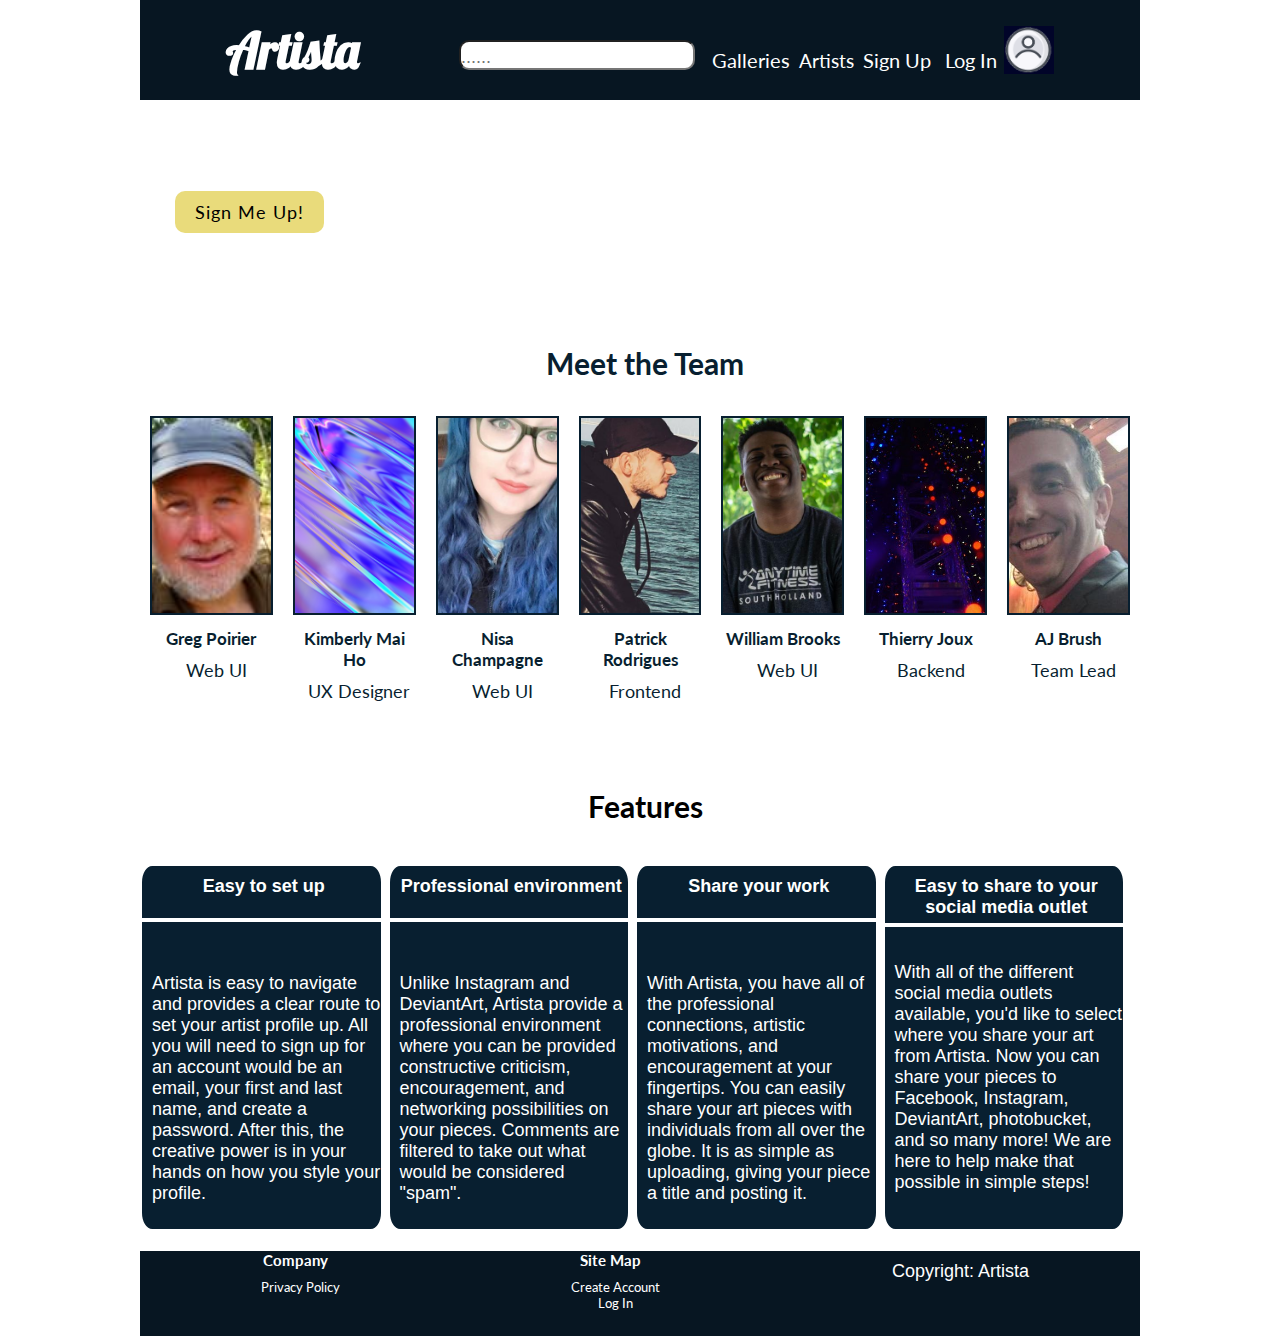
==== index.html @ aa6a6246 "touch ups" ====
<!DOCTYPE html>
<html lang="en">
  <head>
    <meta charset="UTF-8" />
    <meta
      name="viewport"
      content="width=device-width,initial-scale=1,maximum-scale=1,user-scalable=no"
    />
    <meta http-equiv="X-UA-Compatible" content="IE=edge,chrome=1" />
    <meta name="HandheldFriendly" content="true" />
    <script src="./js/tabs.js" async></script>
    <link rel="stylesheet" type="text/css" href="./css/index.css" />
    <link
      href="https://fonts.googleapis.com/css?family=Lato|Lobster&display=swap"
      rel="stylesheet"
    />
    <title>Artista</title>
  </head>
  <body>
    <!-- TOP NAV/BAR -->
    <div class="top-bar">
      <div class="container">
        <div class="container-left">
          <h1><a href="index.html">Artista</a></h1>
        </div>
        <div class="container-center">
          <input type="search" placeholder="......" />
        </div>
        <div class="container-right">
          <span><a href="galleries.html" class="gallery">Galleries</a></span
          ><span>Artists</span
          ><span
            ><a href="https://artista-fe.netlify.com/register" class="signup"
              >Sign Up</a
            ></span
          ><span
            ><a href="https://artista-fe.netlify.com/login" class="loginbtn"
              >Log In</a
            ></span
          >
          <img src="./imgs/iconuser.png" class="icon" />
        </div>
      </div>
    </div>
    <!-- TOP NAV/BAR -->

    <!-- BOTTOM BAR -->
    <div class="bottom-bar">
      <h2 class="abouth2">About</h2>
      <a href="./signup.html" class="signbtn">Sign Me Up!</a>
    </div>
    <!-- BOTTOM BAR -->

    <!-- TEAM ABOUT AND GITHUB LINKS -->
    <h2 class="meettheteam">Meet the Team</h2>
    <div class="teamimages">
      <div class="team">
        <a href="https://github.com/adkhiker" class="img3"
          ><img src="./imgs/greg.jpeg"
        /></a>
        <h4 class="name">Greg Poirier</h4>
        <p class="role">Web UI</p>
      </div>
      <div class="team">
        <a href="https://github.com/iammaiho" class="img3"
          ><img src="./imgs/color2.jpeg"
        /></a>
        <h4 class="name">Kimberly Mai Ho</h4>
        <p class="role">UX Designer</p>
      </div>
      <div class="team">
        <a href="https://github.com/nisaChampagne" class="img3"
          ><img src="./imgs/nisa.jpeg"
        /></a>
        <h4 class="name">Nisa Champagne</h4>
        <p class="role">Web UI</p>
      </div>
      <div class="team">
        <a href="https://github.com/rodpa715" class="img3"
          ><img src="./imgs/patrick.jpeg"
        /></a>
        <h4 class="name">Patrick Rodrigues</h4>
        <p class="role">Frontend</p>
      </div>
      <div class="team">
        <a href="https://github.com/RealWillBrooks" class="img3"
          ><img src="./imgs/william.jpeg"
        /></a>
        <h4 class="name">William Brooks</h4>
        <p class="role">Web UI</p>
      </div>
      <div class="team">
        <a href="https://github.com/exploratum" class="img3"
          ><img src="./imgs/color6.jpeg"
        /></a>
        <h4 class="name">Thierry Joux</h4>
        <p class="role">Backend</p>
      </div>
      <div class="team">
        <a href="https://github.com/ajb85" class="img3"
          ><img src="./imgs/aj.jpeg"
        /></a>
        <h4 class="name">AJ Brush</h4>
        <p class="role">Team Lead</p>
      </div>
    </div>
    <!-- TEAM ABOUT&GITHUB LINKS -->

    <!-- FEATURES -->
    <div class="featuresartista">
      <h2>Features</h2>
      <div class="textcontainer">
        <div class="text">
          <h3>Easy to set up</h3>
          <hr class="featureshr" />
          <p>
            Artista is easy to navigate and provides a clear route to set your
            artist profile up. All you will need to sign up for an account would
            be an email, your first and last name, and create a password. After
            this, the creative power is in your hands on how you style your
            profile.
          </p>
        </div>
        <div class="text">
          <h3>Professional environment</h3>
          <hr class="featureshr" />
          <p>
            Unlike Instagram and DeviantArt, Artista provide a professional
            environment where you can be provided constructive criticism,
            encouragement, and networking possibilities on your pieces. Comments
            are filtered to take out what would be considered "spam".
          </p>
        </div>
        <div class="text">
          <h3>Share your work</h3>
          <hr class="featureshr"/>
          <p>
            With Artista, you have all of the professional connections, artistic
            motivations, and encouragement at your fingertips. You can easily
            share your art pieces with individuals from all over the globe. It is as simple as uploading, giving your piece a title and posting it.
          </p>
        </div>
        <div class="text">
          <h3>Easy to share to your social media outlet</h3>
          <hr class="featureshr" />
          <p>
            With all of the different social media outlets available, you'd like
            to select where you share your art from Artista. Now you can share
            your pieces to Facebook, Instagram, DeviantArt, photobucket, and so
            many more! We are here to help make that possible in simple steps!
          </p>
          <br />
        </div>
      </div>
    </div>
    <!-- FEATURES -->

    <!-- FOOTER -->
    <footer>
      <div class='company'>
        <h4>Company</h4>
        <p class="foot">Privacy Policy</p>
      </div>
      <div class='sitemap'>
        <h4>Site Map</h4>
        <p class="foot">
          Create Account<br />
          Log In
        </p>
      </div>
      <p>Copyright: Artista</p>
    </footer>
    <!-- FOOTER -->
  </body>
</html>
---- css/index.css ----
.font-normal {
  font-size: 18px;
}
.width {
  width: 100%;
}
.marginsandpadding {
  margin: 0 auto;
  padding: 0 auto;
}
* {
  box-sizing: border-box;
  margin: 0 auto;
  padding: 0 auto;
}
@media (max-width: 326px) {
  * {
    box-sizing: border-box;
    margin: 0 auto;
    padding: 0 auto;
  }
}
html {
  margin: 0 auto;
  padding: 0 auto;
}
@media (max-width: 800px) {
  html {
    width: 100%;
    margin: 0 auto;
    padding: 0 auto;
  }
}
@media (max-width: 500px) {
  html {
    width: 100%;
    margin: 0 auto;
    padding: 0 auto;
  }
}
@media (max-width: 326px) {
  html {
    width: 100%;
    margin: 0 auto;
    padding: 0 auto;
  }
}
body {
  max-width: 1000px;
  margin: 0 auto;
  font-size: 62.5%;
}
@media (max-width: 800px) {
  body {
    width: 100%;
    margin: 0 auto;
    padding: 0 auto;
  }
}
@media (max-width: 500px) {
  body {
    width: 100%;
    margin: 0 auto;
    padding: 0 auto;
  }
}
@media (max-width: 326px) {
  body {
    width: 100%;
    margin: 0 auto;
    padding: 0 auto;
  }
}
.top-bar {
  display: flex;
  justify-content: center;
  margin: auto;
  align-items: center;
  height: 100px;
  flex-direction: column;
  padding: 20px 0;
  background-color: #071622;
}
@media (max-width: 500px) {
  .top-bar {
    width: 100%;
    height: 180px;
  }
}
@media (max-width: 800px) {
  .top-bar {
    width: 100%;
    flex-direction: row;
    height: 180px;
  }
}
@media (max-width: 326px) {
  .top-bar {
    width: 100%;
    height: 180px;
  }
}
.top-bar .container {
  display: flex;
  justify-content: none;
  align-items: center;
  flex-direction: row;
  justify-content: center;
  padding: 0 auto;
}
@media (max-width: 800px) {
  .top-bar .container {
    width: 100%;
    flex-direction: column;
    padding: 0 auto;
  }
}
@media (max-width: 500px) {
  .top-bar .container {
    width: 100%;
    flex-direction: column;
  }
}
@media (max-width: 326px) {
  .top-bar .container {
    width: 100%;
    flex-direction: column;
  }
}
@media (max-width: 800px) {
  .top-bar .container-left {
    margin: 0 20px 0 0;
  }
}
.top-bar .container-center {
  margin: 0 auto;
  padding: 20px 10px 10px 10px;
}
@media (max-width: 500px) {
  .top-bar .container-center .container-left .container-right {
    display: flex;
    flex-direction: row;
    width: 100%;
  }
}
@media (max-width: 326px) {
  .top-bar .container-center .container-left .container-right {
    display: flex;
    flex-direction: row;
    justify-content: center;
    width: 100%;
  }
}
.top-bar .container-right {
  display: flex;
  flex-direction: row;
  justify-content: center;
  align-items: flex-end;
  margin: 0 auto;
}
.gallery,
.img.icon,
.signup,
span {
  margin-left: 10px;
}
@media (max-width: 800px) {
  .gallery,
  .img.icon,
  .signup,
  input[type="search"],
  .loginbtn span {
    letter-spacing: 0.5px;
  }
}
@media (max-width: 500px) {
  .gallery,
  .img.icon,
  .signup,
  .loginbtn,
  span {
    border: 2px solid red;
  }
}
@media (max-width: 326px) {
  .gallery,
  .img.icon,
  .signup,
  span {
    letter-spacing: 0.5px;
  }
}
.gallery {
  color: white;
  font-size: 20px;
  margin: 5px;
  justify-content: space-between;
  font-style: normal;
  font-family: "Lato", sans-serif;
  cursor: pointer;
}
.loginbtn {
  color: white;
  font-size: 20px;
  margin: 5px;
  justify-content: space-between;
  font-style: normal;
  font-family: "Lato", sans-serif;
  cursor: pointer;
}
span {
  color: white;
  font-size: 19px;
  margin: 2px;
  justify-content: space-between;
  font-style: normal;
  font-family: "Lato", sans-serif;
  cursor: pointer;
}
@media (max-width: 500px) {
  span {
    width: 100%;
    text-align: center;
  }
}
@media (max-width: 326px) {
  span {
    width: 100%;
    text-align: center;
  }
}
.signup {
  color: white;
  font-size: 20px;
  margin: 5px;
  justify-content: none;
  font-style: normal;
  font-family: "Lato", sans-serif;
  cursor: pointer;
}
h1,
a {
  color: white;
  font-size: 50px;
  margin: 0 45px 0 0;
  font-family: Lobster, cursive;
  text-decoration: none;
}
@media (max-width: 800px) {
  h1,
  a {
    margin: 0 auto;
    font-size: 40px;
  }
}
@media (max-width: 500px) {
  h1,
  a {
    margin: 0 auto;
  }
}
input[type="search"] {
  border-radius: 10px;
  background-color: white;
  color: #405768;
  font-size: 18px;
  padding: 5px 0 0 0;
}
@media (max-width: 500px) {
  input[type="search"] {
    width: 100%;
    text-align: center;
  }
}
@media (max-width: 326px) {
  input[type="search"] {
    width: 100%;
    text-align: center;
  }
}
img.icon {
  width: 50px;
  cursor: pointer;
}
@media (max-width: 800px) {
  img.icon {
    width: 50px;
  }
}
@media (max-width: 500px) {
  img.icon {
    width: 10%;
  }
}
.bottom-bar {
  background-image: url("https://images.unsplash.com/photo-1490052961415-96ffc1244aa0?ixlib=rb-1.2.1&ixid=eyJhcHBfaWQiOjEyMDd9&auto=format&fit=crop&w=1047&q=80");
  flex-direction: column;
  height: 200px;
  color: white;
}
@media (max-width: 500px) {
  .bottom-bar {
    width: 100%;
    overflow: hidden;
  }
}
@media (max-width: 326px) {
  .bottom-bar {
    width: 100%;
    overflow: hidden;
  }
}
h2.abouth2,
h2.galleryh2 {
  font-size: 30px;
  font-family: "Lato", sans-serif;
  padding: 45px 20px 20px 30px;
}
@media (max-width: 800px) {
  h2.abouth2,
  h2.galleryh2 {
    font-size: 30px;
    text-align: left;
  }
}
@media (max-width: 500px) {
  h2.abouth2,
  h2.galleryh2 {
    font-size: 25px;
    text-align: left;
  }
}
h2 {
  font-size: 30px;
  font-family: "Lato", sans-serif;
  padding: 45px 20px 20px 30px;
}
@media (max-width: 800px) {
  h2 {
    font-size: 20px;
    text-align: center;
  }
}
@media (max-width: 500px) {
  h2 {
    font-size: 20px;
    text-align: center;
  }
}
a.signbtn {
  background-color: #e9db7b;
  border-radius: 10px;
  color: black;
  padding: 10px 20px 10px 20px;
  margin: 20px 20px 25px 35px;
  letter-spacing: 1px;
  opacity: 1;
  font-size: 18px;
  font-family: "Lato", sans-serif;
  cursor: pointer;
}
a.signbtn:hover {
  opacity: 0.5;
}
@media (max-width: 800px) {
  button.signbtn {
    margin: 15px 15px 20px 20px;
  }
}
@media (max-width: 500px) {
  button.signbtn {
    margin: 10px 10px 15px 15px;
  }
}
.tabs {
  border-bottom-color: gray;
  display: flex;
  justify-content: center;
  align-items: center;
  width: 100%;
  font-size: 18px;
}
@media (max-width: 800px) {
  .tabs {
    width: 100%;
    margin: 0 10px 10px 0;
    border-bottom-color: gray;
    display: flex;
    justify-content: center;
    align-items: center;
    font-size: 18px;
  }
}
@media (max-width: 500px) {
  .tabs {
    width: 100%;
  }
}
@media (max-width: 326px) {
  .tabs {
    width: 100%;
  }
}
.topics {
  display: flex;
  justify-content: none;
  align-content: center;
}
.tab {
  display: flex;
  justify-content: none;
  align-items: center;
  font-weight: bold;
  border: 1px solid black;
  border-color: #081f30;
  margin: 50px 0 30px 0;
  padding: 0 5px 0 5px;
  cursor: pointer;
  font-style: normal;
  font-size: 17px;
  letter-spacing: 1px;
  font-family: "Lato", sans-serif;
}
@media (max-width: 800px) {
  .tab {
    width: 100%;
    font-size: 14px;
  }
}
@media (max-width: 500px) {
  .tab {
    width: 100%;
    font-size: 15px;
    letter-spacing: 0;
    padding: 0 auto;
  }
}
@media (max-width: 326px) {
  .tab {
    width: 100%;
    font-size: 11px;
    letter-spacing: 0;
  }
}
.active-tab {
  background-color: #59a3c0;
  color: white;
  text-decoration: underline;
  text-decoration-color: yellow;
}
.cards-container {
  display: flex;
  justify-content: space-between;
  width: 100%;
  margin-top: 16px;
  flex-wrap: wrap;
}
@media (max-width: 500px) {
  .cards-container {
    width: 100%;
  }
}
@media (max-width: 326px) {
  .cards-container {
    width: 100%;
  }
}
.card {
  border-bottom-color: gray;
  display: flex;
  justify-content: space-between;
  flex-direction: row;
  width: 235px;
  margin-bottom: 16px;
  padding: 24px;
  font-family: "Lato", sans-serif;
}
.headline {
  font-size: 18px;
  text-align: left;
  margin: 0 0 0 0;
}
.img2 {
  width: 110%;
  border-radius: 5px;
}
@media (max-width: 326px) {
  .img2 {
    width: 100%;
    padding: 0 auto;
    margin: 20px 0;
  }
}
@media (max-width: 500px) {
  .img2 {
    width: 100%;
    padding: 0 auto;
    margin: 20px 0;
  }
}
@media (max-width: 800px) {
  .img2 {
    width: 100%;
    padding: 0 auto;
    margin: 20px 0;
  }
}
.author {
  display: flex;
  flex-direction: column;
  margin-top: 15px;
}
.seemorebtn {
  font-weight: bold;
  cursor: pointer;
  background-color: white;
  border: 2px solid #081f30;
  border-radius: 5px;
  font-size: 13px;
  margin: 0 10px 0 0;
  padding: 0 5px 0 5px;
  text-align: center;
  width: 50%;
}
footer {
  background-color: #071622;
  color: white;
  display: flex;
  flex-direction: row;
  justify-content: space-around;
  flex-wrap: wrap;
  width: 100%;
}
@media (max-width: 500px) {
  footer {
    width: 100%;
  }
}
h4,
p.foot {
  cursor: pointer;
  font-style: normal;
  text-align: center;
}
h4 {
  width: 100%;
  font-family: "Lato", sans-serif;
  text-decoration-color: yellow;
  font-size: 15px;
}
p.foot {
  width: 100%;
  flex-direction: row;
  font-family: "Lato", sans-serif;
  font-size: 13px;
}
p.copyright {
  align-self: flex-end;
  font-size: 14px;
}
.teamimages {
  width: 100%;
  height: 0 auto;
  margin-top: 10px;
  display: flex;
  flex-direction: row;
}
.teamimages a.img3 img {
  width: 100%;
  height: 60%;
  opacity: 1;
  object-fit: cover;
  border: 2px solid #081f30;
  margin: 5px 0 0 0;
  padding: 0 auto;
  image-resolution: 100%;
}
.teamimages a.img3 img:hover {
  opacity: 0.5;
}
@media (max-width: 800px) {
  .teamimages a.img3 img {
    width: 60%;
    margin-left: auto;
    margin-right: auto;
    display: block;
    height: 100%;
  }
}
@media (max-width: 500px) {
  a.img3 img {
    border: 2px solid #081f30;
    width: 100%;
    height: 250px;
  }
}
@media (max-width: 326px) {
  a.img3 img {
    border: 2px solid #081f30;
    width: 100%;
    height: 250px;
  }
}
h4.name {
  text-decoration: none;
  font-family: "Lato", sans-serif;
  color: #081f30;
  font-size: 17px;
}
p.role {
  text-align: center;
  font-family: "Lato", sans-serif;
  color: #081f30;
  font-size: 18px;
}
.meettheteam {
  text-align: center;
  color: #081f30;
}
.team {
  width: 100%;
  justify-content: none;
  align-items: center;
  margin: 0 10px 0 10px;
}
@media (max-width: 500px) {
  .team {
    width: 100%;
    padding: 0 10px 0 10px;
  }
}
@media (max-width: 326px) {
  .team {
    width: 100%;
    padding: 0 10px 0 10px;
  }
}
@media (max-width: 800px) {
  .teamimages {
    width: 90%;
    flex-direction: column;
  }
}
@media (max-width: 500px) {
  .teamimages {
    width: 90%;
    flex-direction: column;
  }
}
@media (max-width: 326px) {
  .teamimages {
    width: 90%;
    flex-direction: column;
  }
}
.featuresartista {
  display: flex;
  flex-direction: column;
}
.textcontainer {
  display: flex;
  flex-direction: row;
  justify-content: center;
  width: 100%;
  padding: 0 10px 20px 0;
}
@media (max-width: 326px) {
  .textcontainer {
    flex-direction: column;
  }
}
@media (max-width: 500px) {
  .textcontainer {
    flex-direction: column;
  }
}
@media (max-width: 800px) {
  .textcontainer {
    flex-direction: column;
    width: 85%;
  }
}
.text {
  border: 2px solid white;
  border-radius: 5%;
  background: #081f30;
  display: flex;
  flex-direction: column;
  justify-content: space-between;
  margin: 20px 5px 0 0;
  width: 100%;
}
@media (max-width: 580px) {
  .text {
    width: 100%;
    padding: 10px 10px 10px 10px;
    margin: 20px 10px 10px 0;
  }
}
@media (max-width: 500px) {
  .text {
    width: 100%;
    object-fit: contain;
    padding: 10px 10px 10px 10px;
    margin: 20px 10px 10px 0;
  }
}
@media (max-width: 326px) {
  .text {
    width: 100%;
    object-fit: contain;
    padding: 10px 10px 10px 10px;
    margin: 20px 10px 10px 0;
  }
}
h3,
p {
  font-family: "Latos", sans-serif;
}
h3 {
  margin: 10px 5px 5px 10px;
  color: white;
  font-size: 18px;
  text-decoration: none;
  text-align: center;
}
p {
  text-align: top;
  font-size: 18px;
  padding: 10px 0 25px 10px;
  color: white;
}
hr {
  width: 100%;
  color: white;
}
input[type="text"],
input[type="password"] {
  width: 100%;
  padding: 10px;
  margin: 5px 0 15px 0;
  display: inline-block;
  border-radius: 5px;
  border: 2px solid #081f30;
  background: white;
  font-size: 18px;
  color: black;
}
input[type="text"]:focus,
input[type="password"]:focus {
  background: linear-gradient(to right bottom, white, #59a3c0, #405768);
  font-family: "Latos", sans-serif;
  font-size: 18px;
  color: linear-gradient(to right bottom, #405768, #59a3c0, white);
  outline: none;
}
hr.featureshr {
  border: 2px solid white;
  margin-bottom: 25px;
}
.cancelbtn .signupbtn {
  background-color: #4caf50;
  color: white;
  padding: 14px 20px;
  margin: 8px 0;
  border: none;
  cursor: pointer;
  width: 50%;
  opacity: 1;
}
button:hover {
  opacity: 0.5;
}
.cancelbtn {
  padding: 14px 20px;
  background-color: #be5e57;
  border: 2px solid #081f30;
  width: 50%;
}
.cancelbtn,
.signupbtn {
  float: left;
  display: flex;
  flex-direction: row;
  justify-content: center;
  margin: 0 0 10px 0;
}
.signupbtn {
  background-color: #59a3c0;
  border: 2px solid #081f30;
  padding: 14px 20px;
  width: 50%;
}
.container2 {
  padding: 16px;
  width: 80%;
}
@media (max-width: 500px) {
  width: 100%;
}
.clearfix::after {
  content: "";
  clear: both;
  display: table;
}
@media (max-width: 500px) {
  .cancelbtn,
  .signupbtn {
    width: 100%;
  }
}
@media (max-width: 326px) {
  .cancelbtn,
  .signupbtn {
    width: 100%;
  }
}
label,
b {
  font-family: "Latos", sans-serif;
  font-weight: 500;
  color: #081f30;
  font-size: 17px;
}
.formparagraph {
  font-family: "Latos", sans-serif;
  text-align: center;
  color: #081f30;
  font-size: 25px;
  width: 100%;
}
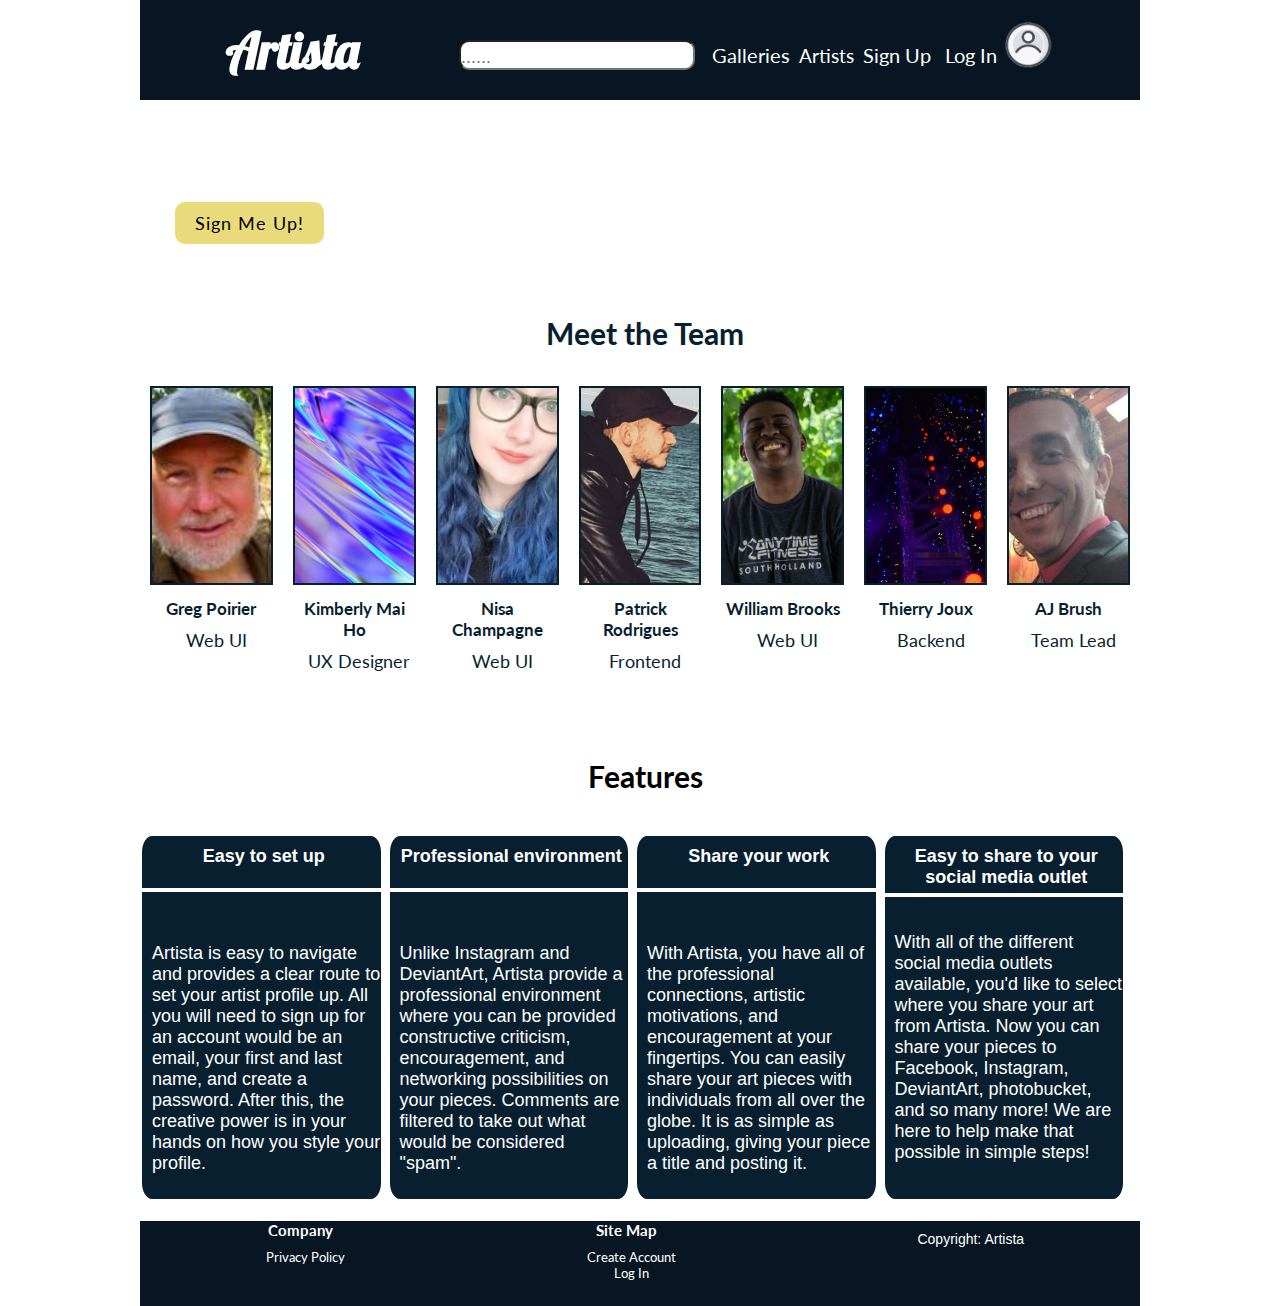
==== commit 7432708a: "right on" ====
--- a/index.html
+++ b/index.html
@@ -47,6 +47,7 @@
     <!-- BOTTOM BAR -->
     <div class="bottom-bar">
       <h2 class="abouth2">About</h2>
+      <br>
       <a href="./signup.html" class="signbtn">Sign Me Up!</a>
     </div>
     <!-- BOTTOM BAR -->
@@ -168,7 +169,7 @@
           Log In
         </p>
       </div>
-      <p>Copyright: Artista</p>
+      <p class='copyright'>Copyright: Artista</p>
     </footer>
     <!-- FOOTER -->
   </body>
--- a/css/index.css
+++ b/css/index.css
@@ -105,7 +105,6 @@
   justify-content: none;
   align-items: center;
   flex-direction: row;
-  justify-content: center;
   padding: 0 auto;
 }
 @media (max-width: 800px) {
@@ -156,7 +155,18 @@
   flex-direction: row;
   justify-content: center;
   align-items: flex-end;
-  margin: 0 auto;
+  margin: 0 0 10px 0;
+}
+@media (max-width: 800px) {
+  .top-bar .container-right {
+    justify-content: center;
+    letter-spacing: 0.5px;
+  }
+}
+@media (max-width: 500px) {
+  .top-bar .container-right {
+    width: 100%;
+  }
 }
 .gallery,
 .img.icon,
@@ -179,7 +189,7 @@
   .signup,
   .loginbtn,
   span {
-    border: 2px solid red;
+    letter-spacing: 0.5px;
   }
 }
 @media (max-width: 326px) {
@@ -295,13 +305,13 @@
 .bottom-bar {
   background-image: url("https://images.unsplash.com/photo-1490052961415-96ffc1244aa0?ixlib=rb-1.2.1&ixid=eyJhcHBfaWQiOjEyMDd9&auto=format&fit=crop&w=1047&q=80");
   flex-direction: column;
-  height: 200px;
+  height: 170px;
   color: white;
 }
 @media (max-width: 500px) {
   .bottom-bar {
     width: 100%;
-    overflow: hidden;
+    height: 160px;
   }
 }
 @media (max-width: 326px) {
@@ -329,6 +339,11 @@
     font-size: 25px;
     text-align: left;
   }
+}
+h2.joinus {
+  font-size: 30px;
+  font-family: "Lato", sans-serif;
+  text-align: center;
 }
 h2 {
   font-size: 30px;
@@ -528,7 +543,6 @@
   display: flex;
   flex-direction: row;
   justify-content: space-around;
-  flex-wrap: wrap;
   width: 100%;
 }
 @media (max-width: 500px) {
@@ -555,7 +569,6 @@
   font-size: 13px;
 }
 p.copyright {
-  align-self: flex-end;
   font-size: 14px;
 }
 .teamimages {
@@ -576,7 +589,9 @@
   image-resolution: 100%;
 }
 .teamimages a.img3 img:hover {
-  opacity: 0.5;
+  opacity: 0.9;
+  position: relative;
+  box-shadow: 2px 4px 6px rgba(0, 0, 0, 0.5);
 }
 @media (max-width: 800px) {
   .teamimages a.img3 img {
@@ -748,10 +763,9 @@
 }
 input[type="text"]:focus,
 input[type="password"]:focus {
-  background: linear-gradient(to right bottom, white, #59a3c0, #405768);
+  background: white;
   font-family: "Latos", sans-serif;
   font-size: 18px;
-  color: linear-gradient(to right bottom, #405768, #59a3c0, white);
   outline: none;
 }
 hr.featureshr {
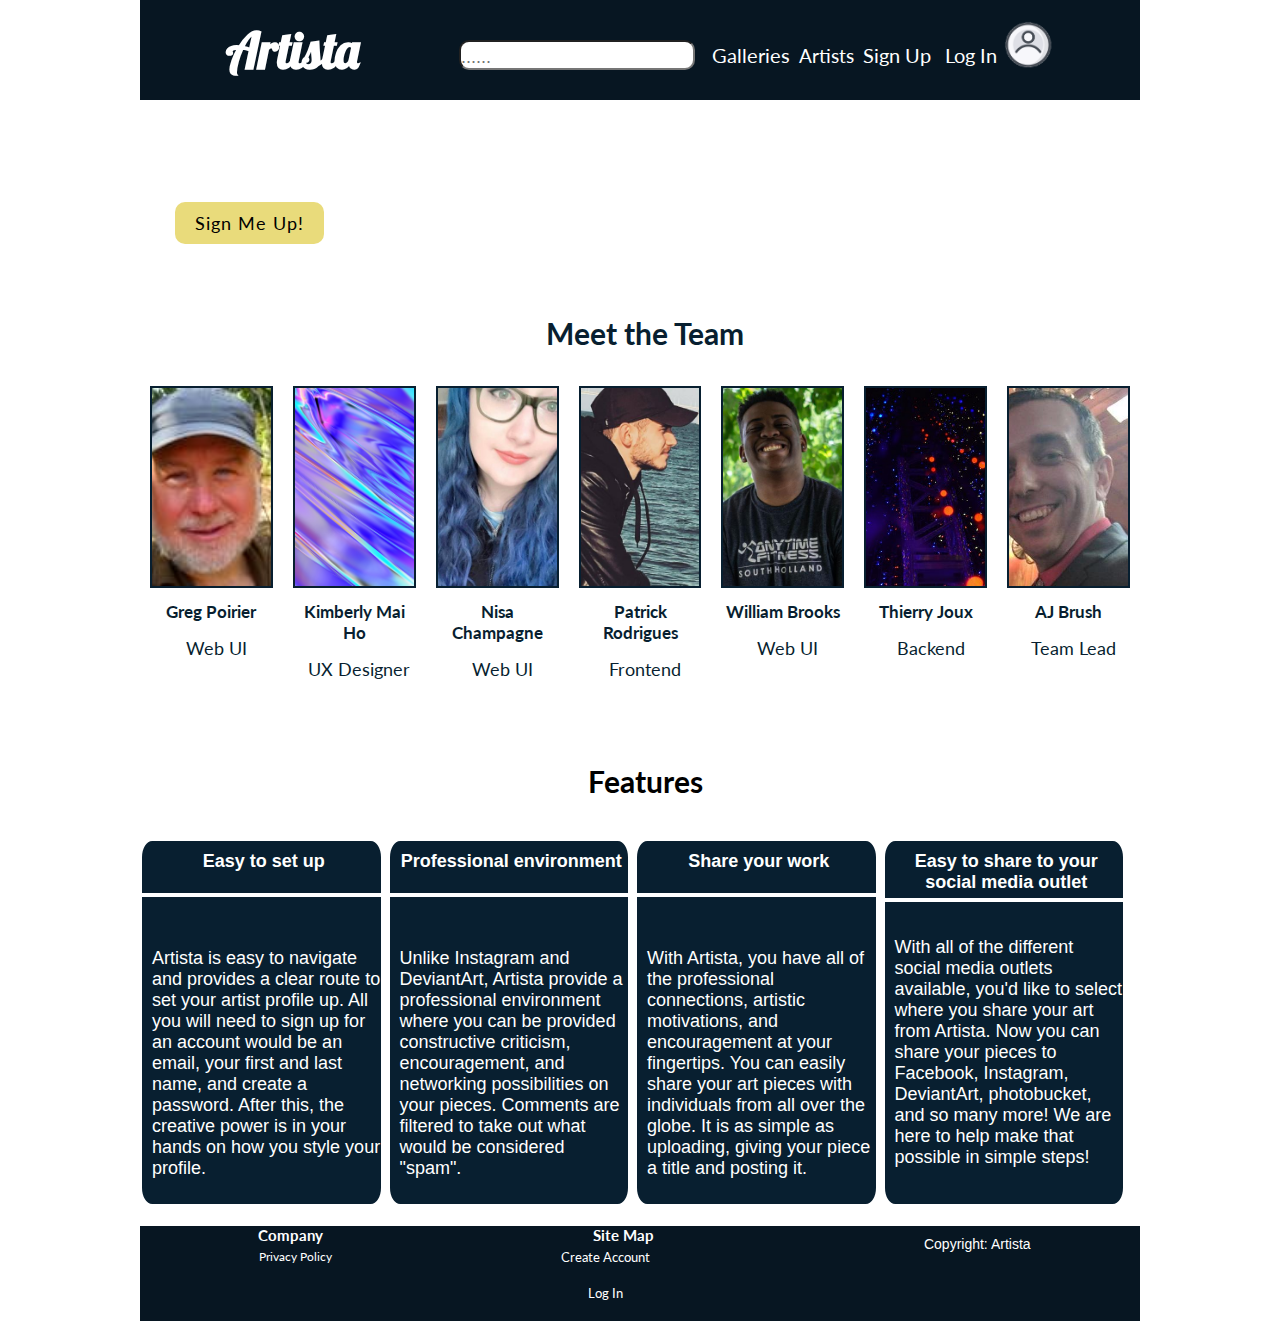
==== commit 1c3bf501: "links" ====
--- a/index.html
+++ b/index.html
@@ -165,9 +165,8 @@
       <div class='sitemap'>
         <h4>Site Map</h4>
         <p class="foot">
-          Create Account<br />
-          Log In
-        </p>
+         <a href='https://artista-fe.netlify.com/register'>Create Account<br /></a></p>
+         <p class='foot'><a href='https://artista-fe.netlify.com/login'>Log In<br /></a></p>
       </div>
       <p class='copyright'>Copyright: Artista</p>
     </footer>
--- a/css/index.css
+++ b/css/index.css
@@ -551,9 +551,9 @@
   }
 }
 h4,
-p.foot {
-  cursor: pointer;
-  font-style: normal;
+p.foot,
+p.foot a {
+  cursor: pointer;
   text-align: center;
 }
 h4 {
@@ -561,12 +561,22 @@
   font-family: "Lato", sans-serif;
   text-decoration-color: yellow;
   font-size: 15px;
+  margin: 0 0 5px 0;
 }
 p.foot {
   width: 100%;
   flex-direction: row;
   font-family: "Lato", sans-serif;
+  font-size: 12px;
+  padding: 0 0 20px 10px;
+  cursor: pointer;
+}
+p.foot a {
+  width: 100%;
+  flex-direction: row;
+  font-family: "Lato", sans-serif;
   font-size: 13px;
+  padding: 0 auto;
 }
 p.copyright {
   font-size: 14px;
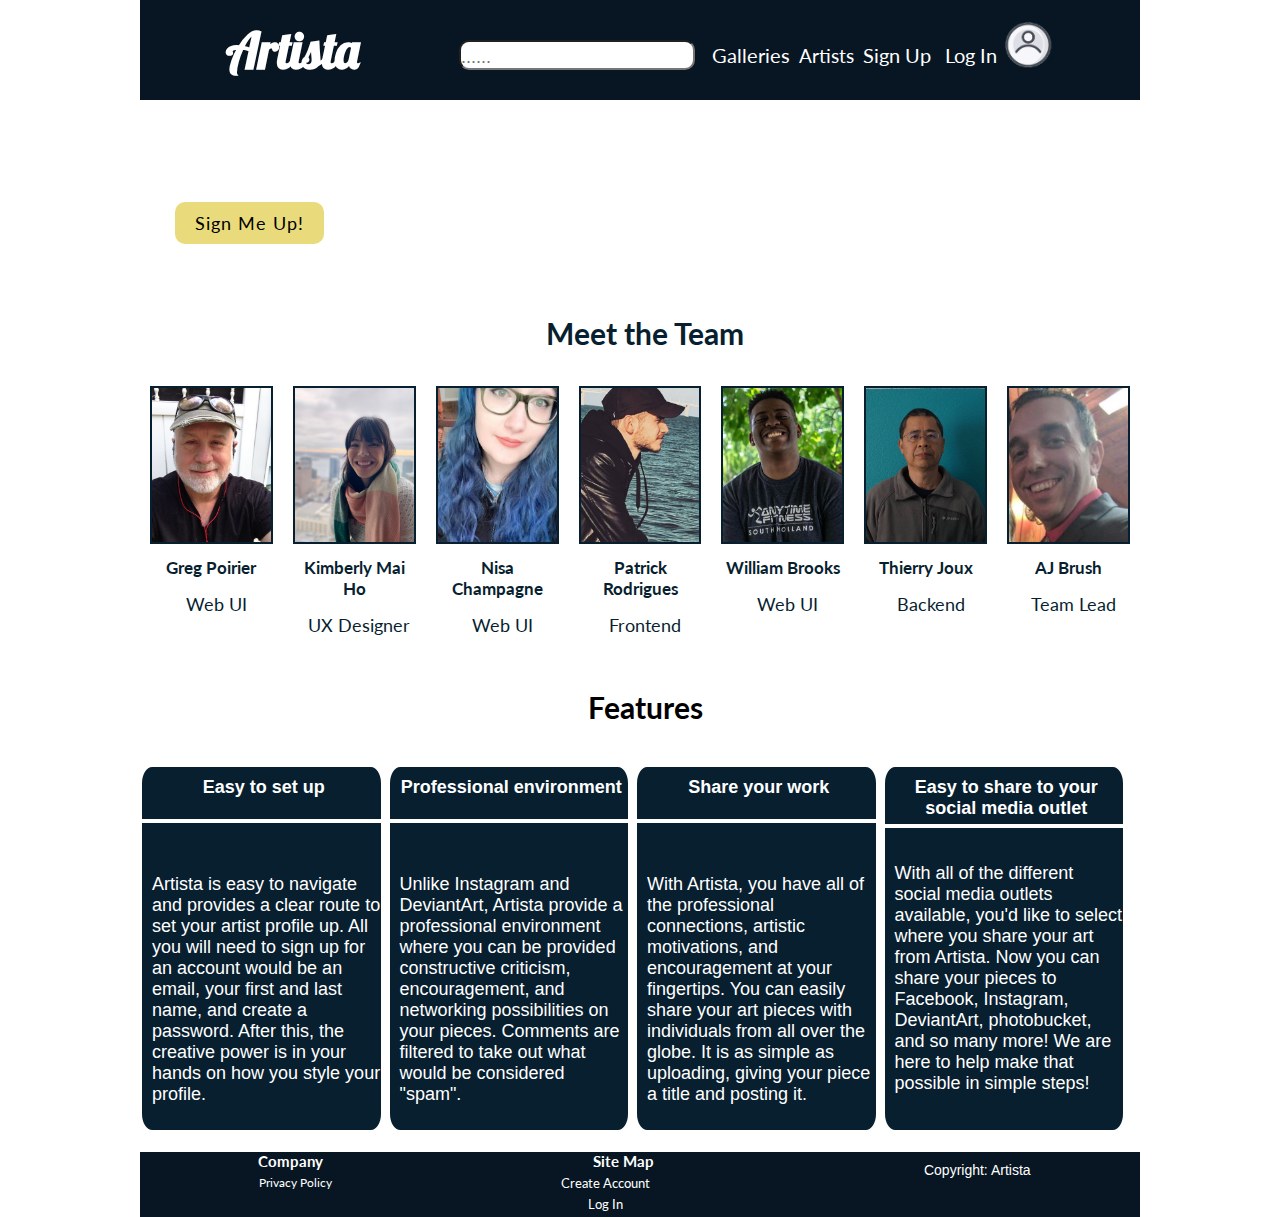
==== commit c719699e: "update pics" ====
--- a/index.html
+++ b/index.html
@@ -57,14 +57,14 @@
     <div class="teamimages">
       <div class="team">
         <a href="https://github.com/adkhiker" class="img3"
-          ><img src="./imgs/greg.jpeg"
+          ><img src="./imgs/greg.jpg"
         /></a>
         <h4 class="name">Greg Poirier</h4>
         <p class="role">Web UI</p>
       </div>
       <div class="team">
         <a href="https://github.com/iammaiho" class="img3"
-          ><img src="./imgs/color2.jpeg"
+          ><img src="./imgs/mai.png"
         /></a>
         <h4 class="name">Kimberly Mai Ho</h4>
         <p class="role">UX Designer</p>
@@ -92,7 +92,7 @@
       </div>
       <div class="team">
         <a href="https://github.com/exploratum" class="img3"
-          ><img src="./imgs/color6.jpeg"
+          ><img src="./imgs/th.jpg"
         /></a>
         <h4 class="name">Thierry Joux</h4>
         <p class="role">Backend</p>
--- a/css/index.css
+++ b/css/index.css
@@ -491,7 +491,7 @@
   font-family: "Lato", sans-serif;
 }
 .headline {
-  font-size: 18px;
+  font-size: 13px;
   text-align: left;
   margin: 0 0 0 0;
 }
@@ -531,11 +531,11 @@
   background-color: white;
   border: 2px solid #081f30;
   border-radius: 5px;
-  font-size: 13px;
-  margin: 0 10px 0 0;
-  padding: 0 5px 0 5px;
+  font-size: 12px;
+  margin: 10px 10px 0 0;
+  padding: 3px 5px 3px 5px;
   text-align: center;
-  width: 50%;
+  width: 100%;
 }
 footer {
   background-color: #071622;
@@ -568,7 +568,7 @@
   flex-direction: row;
   font-family: "Lato", sans-serif;
   font-size: 12px;
-  padding: 0 0 20px 10px;
+  padding: 0 0 5px 10px;
   cursor: pointer;
 }
 p.foot a {
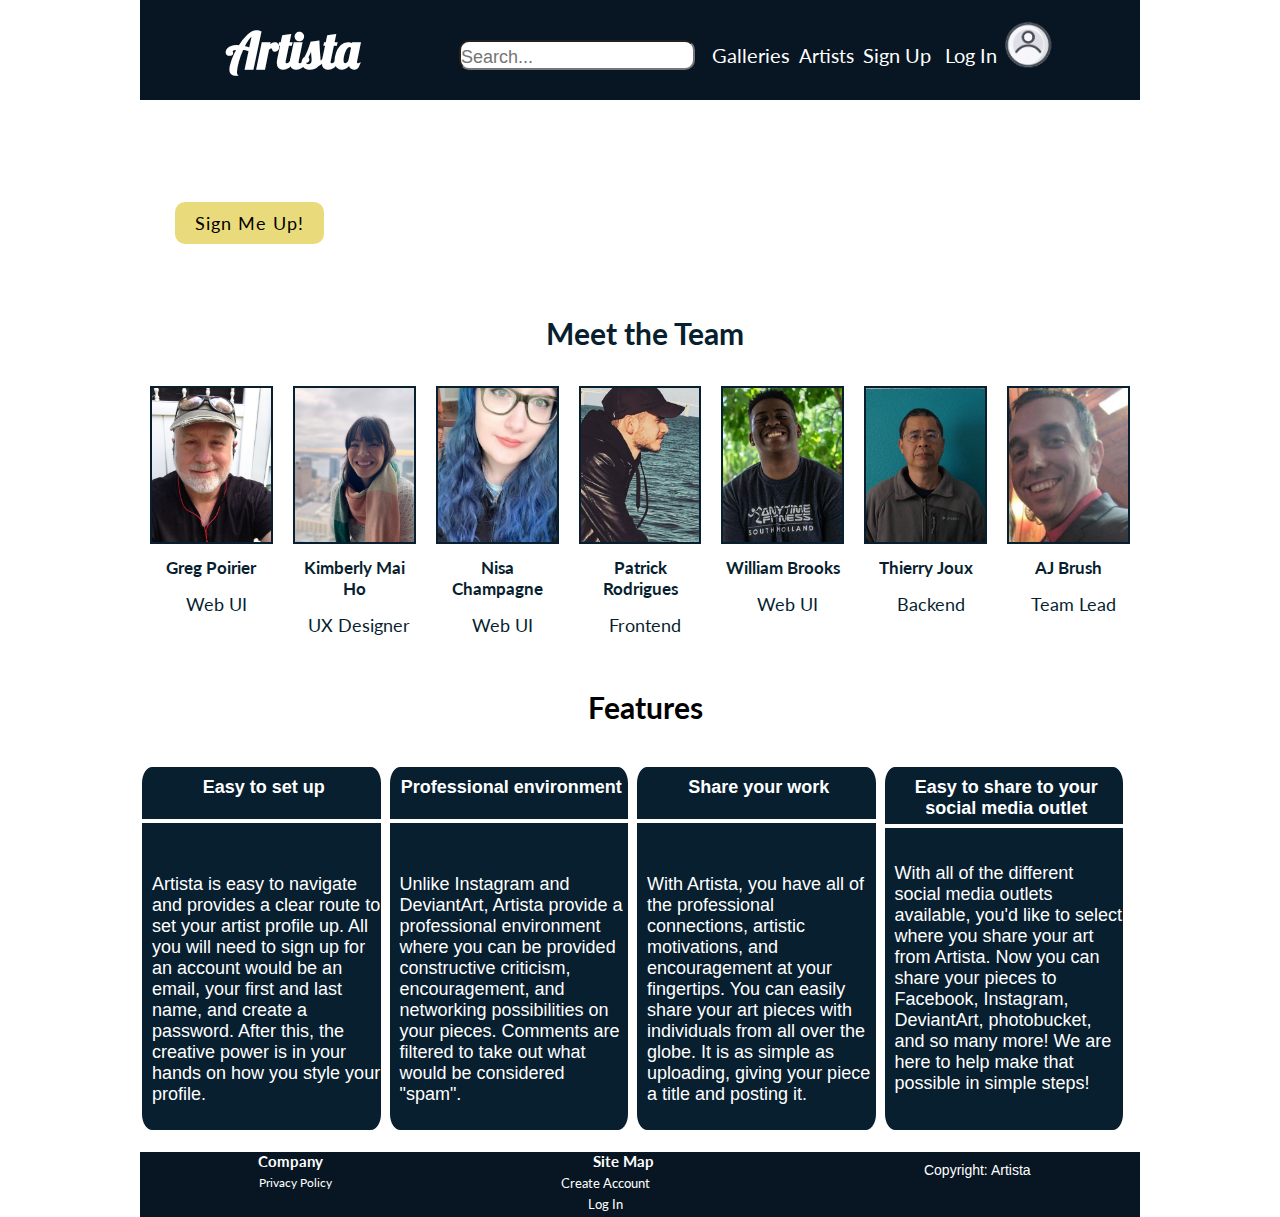
==== commit 79c1054e: "placeholder text" ====
--- a/index.html
+++ b/index.html
@@ -24,7 +24,7 @@
           <h1><a href="index.html">Artista</a></h1>
         </div>
         <div class="container-center">
-          <input type="search" placeholder="......" />
+          <input type="search" placeholder="Search..." />
         </div>
         <div class="container-right">
           <span><a href="galleries.html" class="gallery">Galleries</a></span
--- a/css/index.css
+++ b/css/index.css
@@ -595,8 +595,6 @@
   object-fit: cover;
   border: 2px solid #081f30;
   margin: 5px 0 0 0;
-  padding: 0 auto;
-  image-resolution: 100%;
 }
 .teamimages a.img3 img:hover {
   opacity: 0.9;
@@ -605,7 +603,7 @@
 }
 @media (max-width: 800px) {
   .teamimages a.img3 img {
-    width: 60%;
+    width: 80%;
     margin-left: auto;
     margin-right: auto;
     display: block;
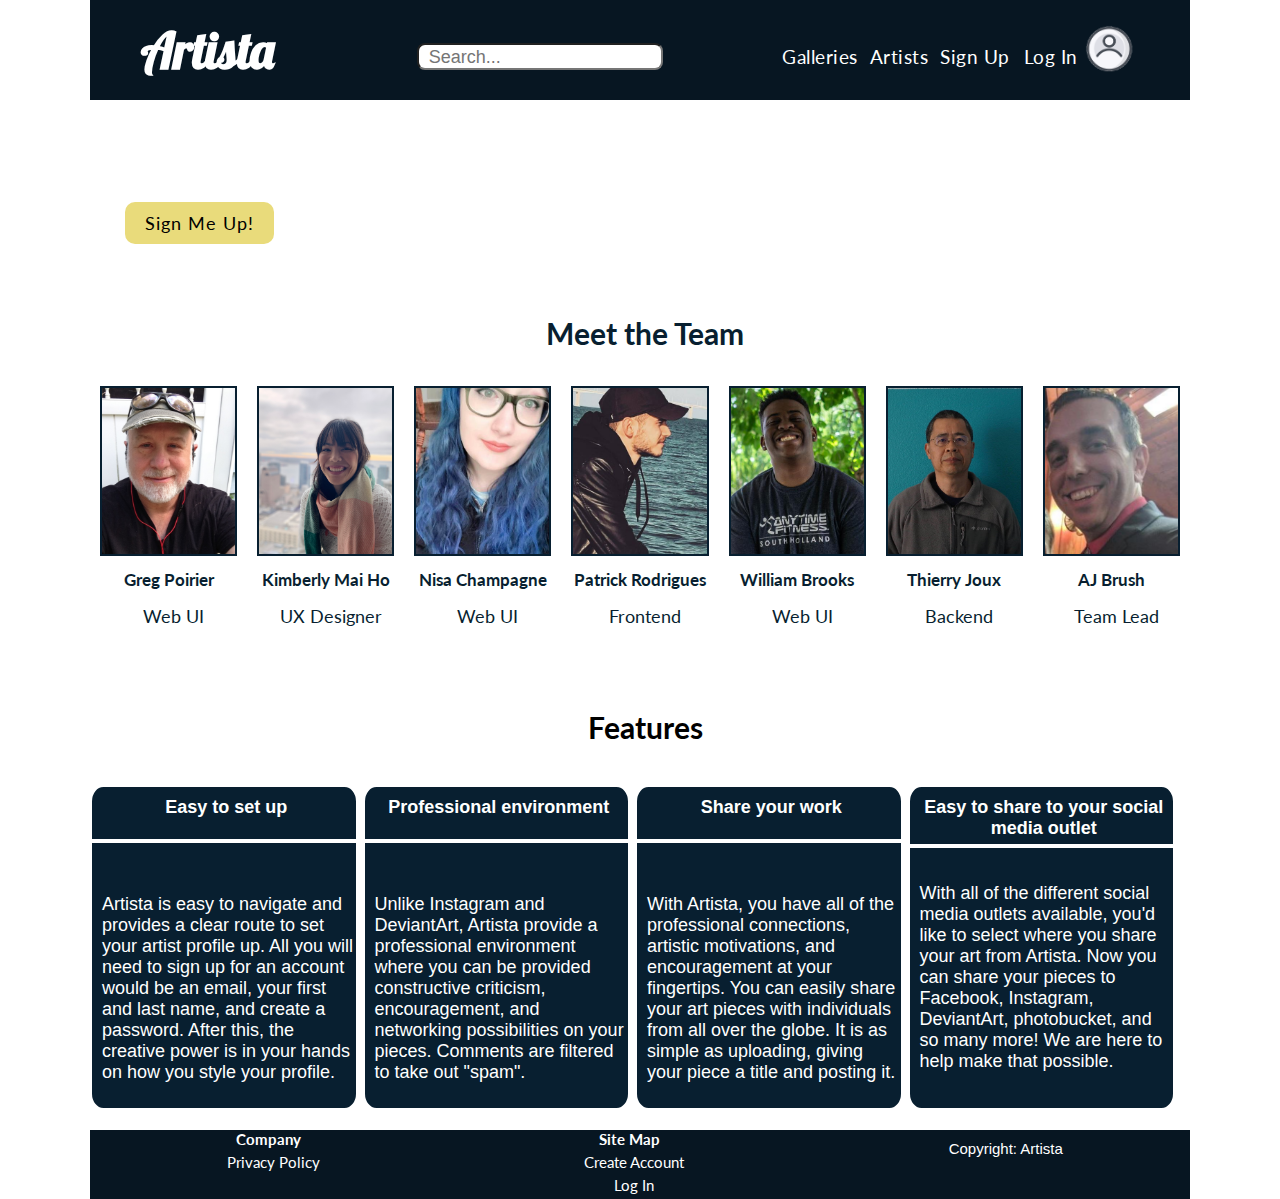
==== commit a5f24472: "done" ====
--- a/index.html
+++ b/index.html
@@ -14,7 +14,7 @@
       href="https://fonts.googleapis.com/css?family=Lato|Lobster&display=swap"
       rel="stylesheet"
     />
-    <title>Artista</title>
+    <title>Artista- Showcase your Perspective</title>
   </head>
   <body>
     <!-- TOP NAV/BAR -->
@@ -129,7 +129,7 @@
             Unlike Instagram and DeviantArt, Artista provide a professional
             environment where you can be provided constructive criticism,
             encouragement, and networking possibilities on your pieces. Comments
-            are filtered to take out what would be considered "spam".
+            are filtered to take out "spam".
           </p>
         </div>
         <div class="text">
@@ -148,7 +148,7 @@
             With all of the different social media outlets available, you'd like
             to select where you share your art from Artista. Now you can share
             your pieces to Facebook, Instagram, DeviantArt, photobucket, and so
-            many more! We are here to help make that possible in simple steps!
+            many more! We are here to help make that possible.
           </p>
           <br />
         </div>
--- a/css/index.css
+++ b/css/index.css
@@ -46,7 +46,7 @@
   }
 }
 body {
-  max-width: 1000px;
+  max-width: 1100px;
   margin: 0 auto;
   font-size: 62.5%;
 }
@@ -102,10 +102,10 @@
 }
 .top-bar .container {
   display: flex;
-  justify-content: none;
+  justify-content: space-around;
   align-items: center;
   flex-direction: row;
-  padding: 0 auto;
+  width: 100%;
 }
 @media (max-width: 800px) {
   .top-bar .container {
@@ -126,13 +126,22 @@
     flex-direction: column;
   }
 }
+.container-center,
+.container-right {
+  justify-content: center;
+  align-items: center;
+}
+.container-left {
+  margin: 0 30px 0 0;
+  justify-content: flex-start;
+}
 @media (max-width: 800px) {
   .top-bar .container-left {
-    margin: 0 20px 0 0;
+    margin: 0 15px 0 0;
   }
 }
 .top-bar .container-center {
-  margin: 0 auto;
+  margin: 3px 0 0 0;
   padding: 20px 10px 10px 10px;
 }
 @media (max-width: 500px) {
@@ -155,12 +164,13 @@
   flex-direction: row;
   justify-content: center;
   align-items: flex-end;
-  margin: 0 0 10px 0;
+  margin: 0 0 2px 0;
 }
 @media (max-width: 800px) {
   .top-bar .container-right {
-    justify-content: center;
-    letter-spacing: 0.5px;
+    justify-content: space-around;
+    letter-spacing: 1px;
+    width: 60%;
   }
 }
 @media (max-width: 500px) {
@@ -168,15 +178,15 @@
     width: 100%;
   }
 }
-.gallery,
-.img.icon,
-.signup,
+a.gallery,
+a.signup,
+a.loginbtn,
 span {
-  margin-left: 10px;
+  margin: 2px 2px 2px 2px;
+  letter-spacing: 0.5px;
 }
 @media (max-width: 800px) {
   .gallery,
-  .img.icon,
   .signup,
   input[type="search"],
   .loginbtn span {
@@ -185,16 +195,14 @@
 }
 @media (max-width: 500px) {
   .gallery,
-  .img.icon,
   .signup,
   .loginbtn,
   span {
-    letter-spacing: 0.5px;
+    letter-spacing: 0.3px;
   }
 }
 @media (max-width: 326px) {
   .gallery,
-  .img.icon,
   .signup,
   span {
     letter-spacing: 0.5px;
@@ -202,7 +210,7 @@
 }
 .gallery {
   color: white;
-  font-size: 20px;
+  font-size: 19px;
   margin: 5px;
   justify-content: space-between;
   font-style: normal;
@@ -211,7 +219,7 @@
 }
 .loginbtn {
   color: white;
-  font-size: 20px;
+  font-size: 19px;
   margin: 5px;
   justify-content: space-between;
   font-style: normal;
@@ -221,7 +229,7 @@
 span {
   color: white;
   font-size: 19px;
-  margin: 2px;
+  margin: 5px;
   justify-content: space-between;
   font-style: normal;
   font-family: "Lato", sans-serif;
@@ -241,18 +249,22 @@
 }
 .signup {
   color: white;
-  font-size: 20px;
+  font-size: 19px;
   margin: 5px;
-  justify-content: none;
+  justify-content: space-between;
   font-style: normal;
   font-family: "Lato", sans-serif;
   cursor: pointer;
+}
+.container-center,
+.container-right {
+  justify-content: center;
 }
 h1,
 a {
   color: white;
   font-size: 50px;
-  margin: 0 45px 0 0;
+  margin: 0 0 0 0;
   font-family: Lobster, cursive;
   text-decoration: none;
 }
@@ -270,11 +282,11 @@
   }
 }
 input[type="search"] {
-  border-radius: 10px;
+  border-radius: 0.5rem;
   background-color: white;
   color: #405768;
   font-size: 18px;
-  padding: 5px 0 0 0;
+  padding: 2px 0 0 10px;
 }
 @media (max-width: 500px) {
   input[type="search"] {
@@ -291,6 +303,7 @@
 img.icon {
   width: 50px;
   cursor: pointer;
+  margin: 0 4px 0 0;
 }
 @media (max-width: 800px) {
   img.icon {
@@ -304,6 +317,7 @@
 }
 .bottom-bar {
   background-image: url("https://images.unsplash.com/photo-1490052961415-96ffc1244aa0?ixlib=rb-1.2.1&ixid=eyJhcHBfaWQiOjEyMDd9&auto=format&fit=crop&w=1047&q=80");
+  background-size: 100%;
   flex-direction: column;
   height: 170px;
   color: white;
@@ -491,7 +505,7 @@
   font-family: "Lato", sans-serif;
 }
 .headline {
-  font-size: 13px;
+  font-size: 16px;
   text-align: left;
   margin: 0 0 0 0;
 }
@@ -535,6 +549,7 @@
   margin: 10px 10px 0 0;
   padding: 3px 5px 3px 5px;
   text-align: center;
+  font-size: 14px;
   width: 100%;
 }
 footer {
@@ -567,7 +582,7 @@
   width: 100%;
   flex-direction: row;
   font-family: "Lato", sans-serif;
-  font-size: 12px;
+  font-size: 15px;
   padding: 0 0 5px 10px;
   cursor: pointer;
 }
@@ -575,11 +590,11 @@
   width: 100%;
   flex-direction: row;
   font-family: "Lato", sans-serif;
-  font-size: 13px;
+  font-size: 15px;
   padding: 0 auto;
 }
 p.copyright {
-  font-size: 14px;
+  font-size: 15px;
 }
 .teamimages {
   width: 100%;
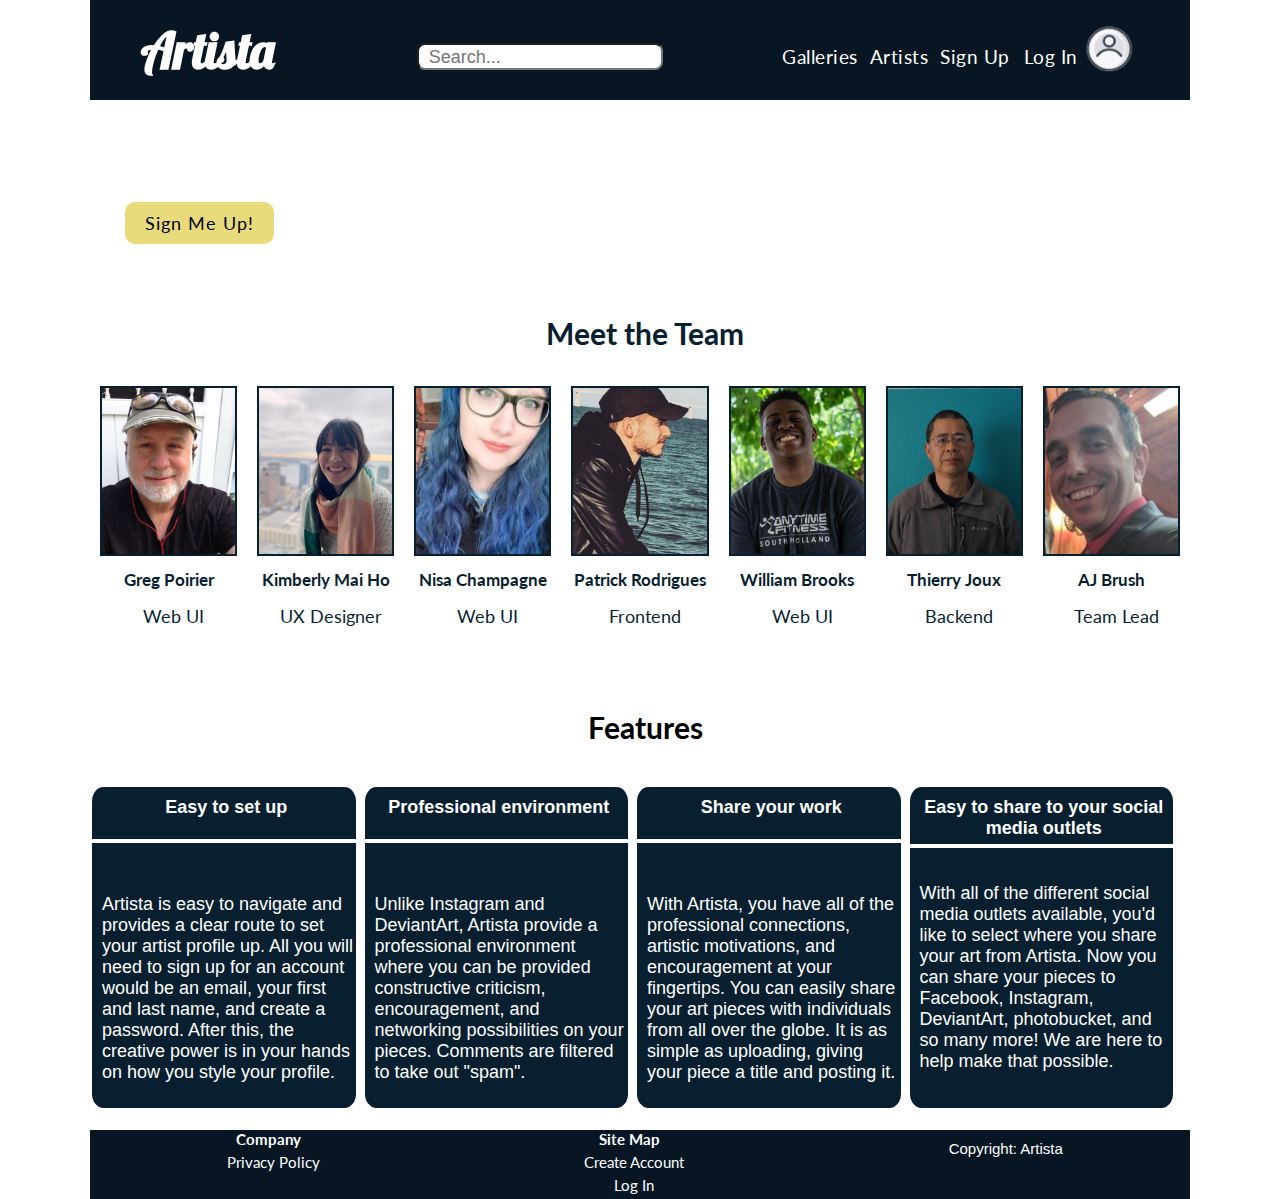
==== commit 7b66dd41: "missing s" ====
--- a/index.html
+++ b/index.html
@@ -142,7 +142,7 @@
           </p>
         </div>
         <div class="text">
-          <h3>Easy to share to your social media outlet</h3>
+          <h3>Easy to share to your social media outlets</h3>
           <hr class="featureshr" />
           <p>
             With all of the different social media outlets available, you'd like
